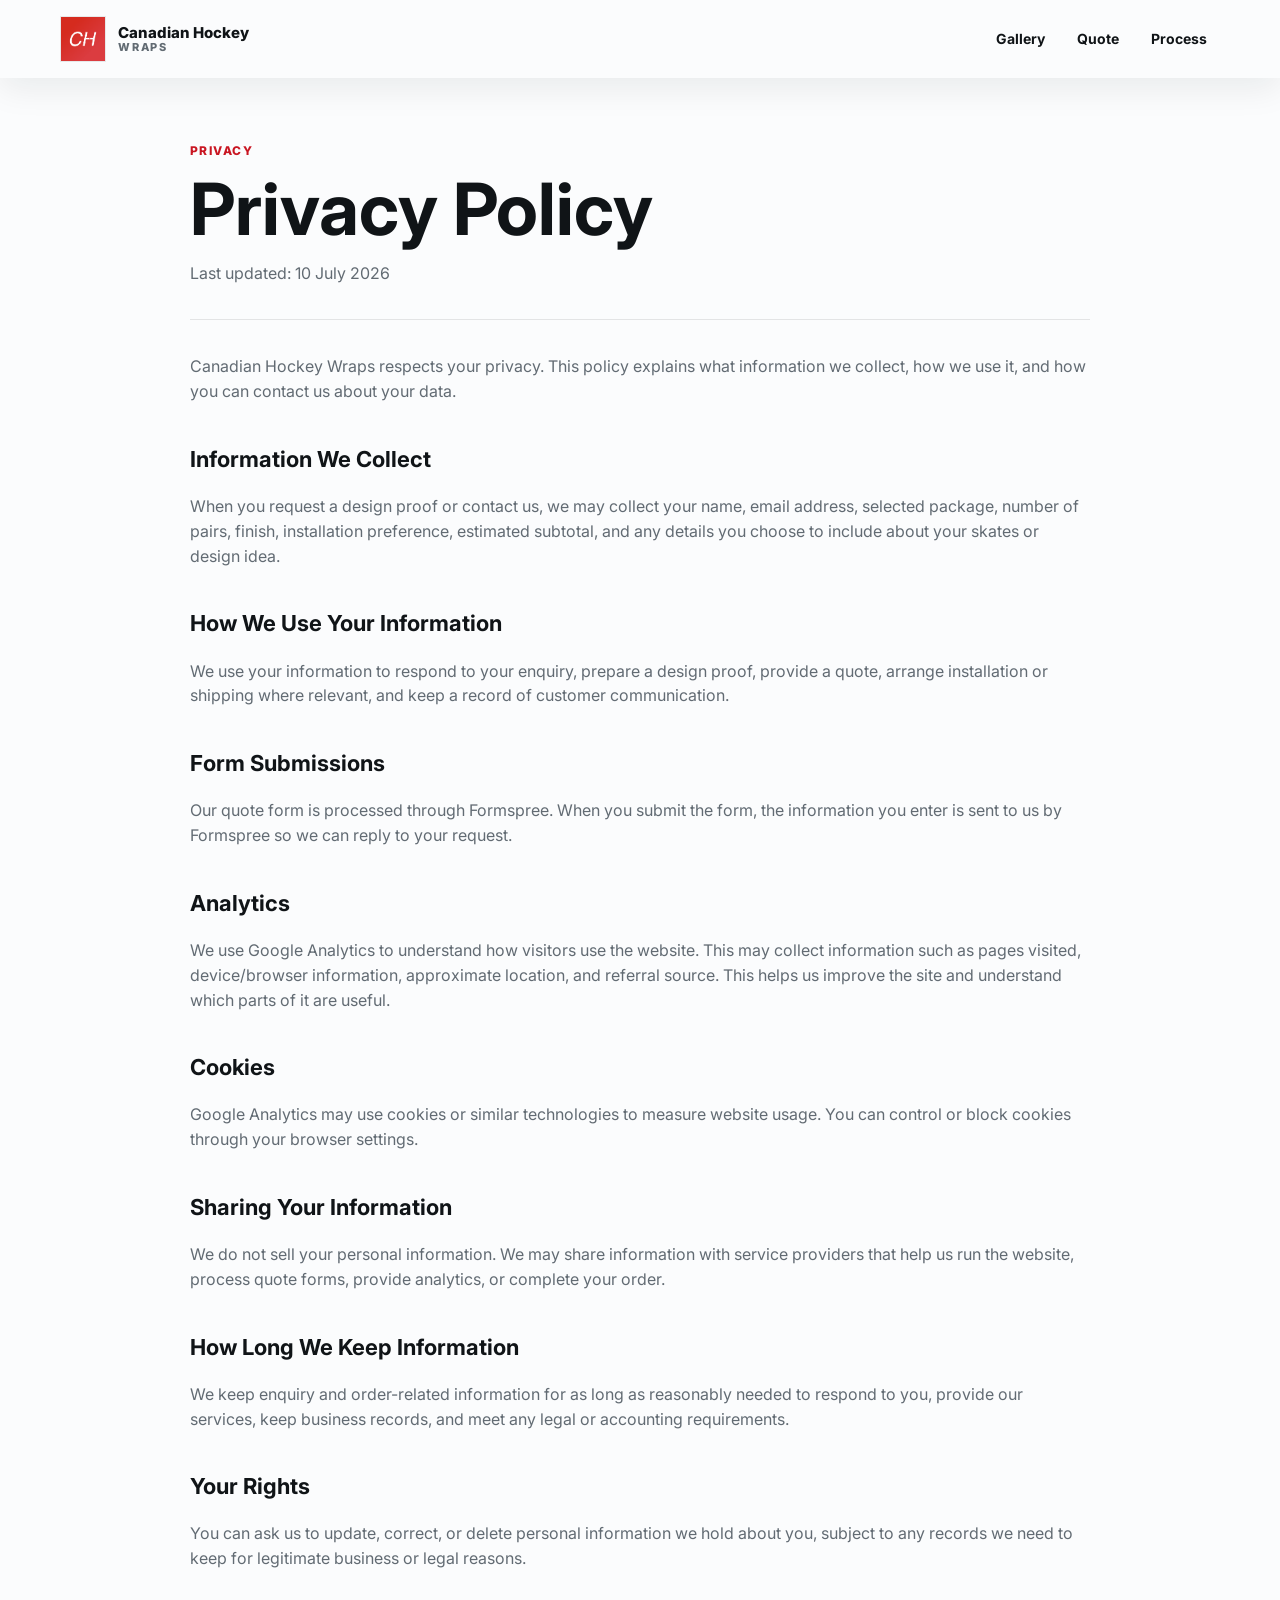
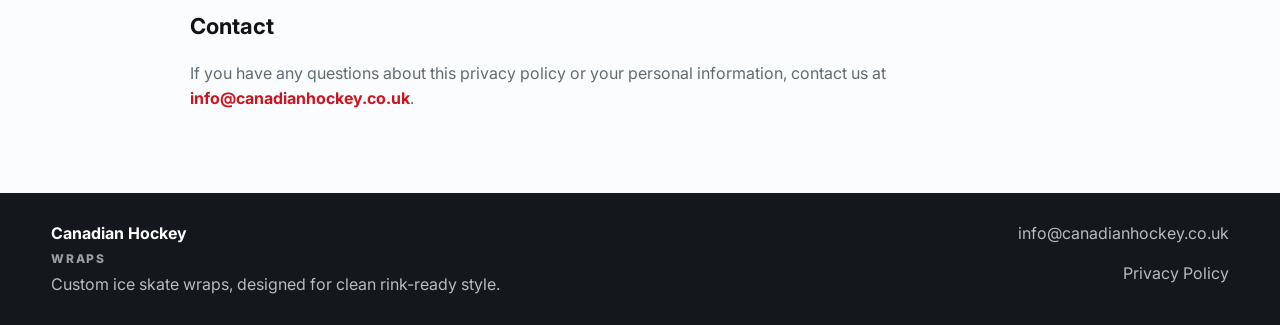
==== privacy.html @ bf48b265 "Add files via upload" ====
<!DOCTYPE html>
<html lang="en">
  <head>
    <!-- Google tag (gtag.js) -->
    <script async src="https://www.googletagmanager.com/gtag/js?id=G-CDZ405Z6BG"></script>
    <script>
      window.dataLayer = window.dataLayer || [];
      function gtag(){dataLayer.push(arguments);}
      gtag('js', new Date());

      gtag('config', 'G-CDZ405Z6BG');
    </script>
    <script type="text/javascript" charset="UTF-8" src="//cdn.cookie-script.com/s/f7b29fd24d698bcb7625a7acf35b748c.js"></script>
    <meta charset="UTF-8" />
    <meta name="viewport" content="width=device-width, initial-scale=1.0" />
    <meta
      name="description"
      content="Privacy policy for Canadian Hockey Wraps, including quote requests, analytics, and contact details."
    />
    <title>Privacy Policy | Canadian Hockey Wraps</title>
    <link rel="icon" type="image/png" sizes="64x64" href="favicon.png?v=2" />
    <link rel="shortcut icon" type="image/png" href="favicon.png?v=2" />
    <link rel="apple-touch-icon" href="assets/ch-logo.png?v=2" />
    <link rel="preconnect" href="https://fonts.googleapis.com" />
    <link rel="preconnect" href="https://fonts.gstatic.com" crossorigin />
    <link
      href="https://fonts.googleapis.com/css2?family=Inter:wght@400;500;600;700;800&display=swap"
      rel="stylesheet"
    />
    <link rel="stylesheet" href="styles.css?v=22" />
  </head>
  <body>
    <header class="site-header is-scrolled" data-header>
      <div class="site-header-inner">
        <a class="brand" href="index.html#top" aria-label="Canadian Hockey Wraps website home">
          <img class="brand-mark" src="assets/ch-logo.png" alt="" />
          <span class="brand-text">
            <span>Canadian Hockey</span>
            <small>Wraps</small>
          </span>
        </a>
        <nav class="site-nav policy-nav" aria-label="Privacy navigation">
          <a href="index.html#gallery">Gallery</a>
          <a href="index.html#quote">Quote</a>
          <a href="index.html#process">Process</a>
        </nav>
      </div>
    </header>

    <main class="policy-page">
      <section class="policy-hero">
        <p class="eyebrow">Privacy</p>
        <h1>Privacy Policy</h1>
        <p>Last updated: 10 July 2026</p>
      </section>

      <section class="policy-content" aria-label="Privacy policy">
        <p>
          Canadian Hockey Wraps respects your privacy. This policy explains what information we collect, how we use it,
          and how you can contact us about your data.
        </p>

        <h2>Information We Collect</h2>
        <p>
          When you request a design proof or contact us, we may collect your name, email address, selected package,
          number of pairs, finish, installation preference, estimated subtotal, and any details you choose to include
          about your skates or design idea.
        </p>

        <h2>How We Use Your Information</h2>
        <p>
          We use your information to respond to your enquiry, prepare a design proof, provide a quote, arrange
          installation or shipping where relevant, and keep a record of customer communication.
        </p>

        <h2>Form Submissions</h2>
        <p>
          Our quote form is processed through Formspree. When you submit the form, the information you enter is sent to
          us by Formspree so we can reply to your request.
        </p>

        <h2>Analytics</h2>
        <p>
          We use Google Analytics to understand how visitors use the website. This may collect information such as pages
          visited, device/browser information, approximate location, and referral source. This helps us improve the site
          and understand which parts of it are useful.
        </p>

        <h2>Cookies</h2>
        <p>
          Google Analytics may use cookies or similar technologies to measure website usage. You can control or block
          cookies through your browser settings.
        </p>

        <h2>Sharing Your Information</h2>
        <p>
          We do not sell your personal information. We may share information with service providers that help us run the
          website, process quote forms, provide analytics, or complete your order.
        </p>

        <h2>How Long We Keep Information</h2>
        <p>
          We keep enquiry and order-related information for as long as reasonably needed to respond to you, provide our
          services, keep business records, and meet any legal or accounting requirements.
        </p>

        <h2>Your Rights</h2>
        <p>
          You can ask us to update, correct, or delete personal information we hold about you, subject to any records we
          need to keep for legitimate business or legal reasons.
        </p>

        <h2>Contact</h2>
        <p>
          If you have any questions about this privacy policy or your personal information, contact us at
          <a href="mailto:info@canadianhockey.co.uk">info@canadianhockey.co.uk</a>.
        </p>
      </section>
    </main>

    <footer class="site-footer">
      <div>
        <strong>Canadian Hockey</strong>
        <small>Wraps</small>
        <span>Custom ice skate wraps, designed for clean rink-ready style.</span>
      </div>
      <div class="footer-links">
        <a href="mailto:info@canadianhockey.co.uk">info@canadianhockey.co.uk</a>
        <a href="privacy.html">Privacy Policy</a>
      </div>
    </footer>

    <script src="script.js?v=22"></script>
  </body>
</html>
---- styles.css ----
:root {
  --ink: #101417;
  --muted: #626b73;
  --ice: #f3f7f9;
  --frost: #fbfcfd;
  --red: #c91622;
  --red-dark: #a8111b;
  --blue: #263d52;
  --line: rgba(16, 20, 23, 0.1);
  --shadow: 0 18px 45px rgba(16, 20, 23, 0.1);
  --radius: 8px;
}

* {
  box-sizing: border-box;
}

html {
  scroll-behavior: smooth;
}

body {
  margin: 0;
  color: var(--ink);
  background: var(--frost);
  font-family: Inter, system-ui, -apple-system, BlinkMacSystemFont, "Segoe UI", sans-serif;
  line-height: 1.55;
}

body.has-lightbox {
  overflow: hidden;
}

img {
  display: block;
  max-width: 100%;
}

a {
  color: inherit;
  text-decoration: none;
}

.site-header {
  position: fixed;
  z-index: 20;
  top: 0;
  left: 0;
  right: 0;
  padding: 16px clamp(18px, 4vw, 54px);
  color: var(--ink);
  transition: background 180ms ease, box-shadow 180ms ease, color 180ms ease;
}

.site-header-inner {
  position: relative;
  display: flex;
  align-items: center;
  justify-content: space-between;
  gap: 24px;
  width: min(1160px, 100%);
  margin: 0 auto;
}

.site-header.is-scrolled,
.site-header.is-open {
  color: var(--ink);
  background: rgba(251, 252, 253, 0.92);
  box-shadow: 0 10px 34px rgba(16, 20, 23, 0.08);
  backdrop-filter: blur(14px);
}

.brand {
  display: inline-flex;
  align-items: center;
  gap: 12px;
  font-weight: 800;
  letter-spacing: 0;
}

.brand-mark {
  display: block;
  width: 46px;
  height: 46px;
  object-fit: cover;
  border: 1px solid rgba(11, 15, 20, 0.08);
}

.brand-text {
  display: grid;
  gap: 1px;
  font-size: 15px;
  line-height: 1.05;
}

.brand-text small {
  color: var(--muted);
  font-size: 11px;
  font-weight: 800;
  letter-spacing: 0.16em;
  text-transform: uppercase;
}

.site-nav {
  display: flex;
  align-items: center;
  gap: 6px;
}

.site-nav a {
  padding: 10px 13px;
  border-radius: var(--radius);
  font-size: 14px;
  font-weight: 700;
}

.site-nav a:hover {
  background: rgba(215, 25, 32, 0.12);
}

.menu-button {
  display: none;
  width: 42px;
  height: 42px;
  border: 1px solid currentColor;
  border-radius: var(--radius);
  color: inherit;
  background: transparent;
  cursor: pointer;
}

.menu-button span {
  display: block;
  width: 18px;
  height: 2px;
  margin: 4px auto;
  background: currentColor;
}

.hero {
  position: relative;
  min-height: 71vh;
  display: grid;
  align-items: center;
  overflow: hidden;
  color: var(--ink);
  background: #f5f7f8;
}

.hero-image,
.hero-overlay {
  position: absolute;
  inset: 0;
  height: 100%;
}

.hero-overlay {
  width: 100%;
}

.hero-image {
  inset: auto -7vw auto auto;
  top: 41%;
  width: min(57vw, 790px);
  height: auto;
  max-height: 70%;
  max-width: none;
  object-fit: contain;
  object-position: center;
  opacity: 0.13;
  transform: translateY(-45%);
  -webkit-mask-image: linear-gradient(90deg, transparent 0%, rgba(0, 0, 0, 0.12) 12%, #000 30%);
  mask-image: linear-gradient(90deg, transparent 0%, rgba(0, 0, 0, 0.12) 12%, #000 30%);
}

.hero-overlay {
  background:
    linear-gradient(90deg, rgba(251, 252, 253, 0.98) 0%, rgba(251, 252, 253, 0.9) 36%, rgba(251, 252, 253, 0.42) 62%, rgba(251, 252, 253, 0.04) 86%),
    linear-gradient(0deg, rgba(251, 252, 253, 0.3), rgba(251, 252, 253, 0.02) 50%);
}

.hero-content {
  position: relative;
  width: min(1160px, calc(100% - 36px));
  margin: 0 auto;
  padding-top: 104px;
  transform: translateY(-24px);
}

.eyebrow {
  margin: 0 0 12px;
  color: var(--red);
  font-size: 12px;
  font-weight: 800;
  letter-spacing: 0.12em;
  text-transform: uppercase;
}

.hero h1,
.section h2,
.quote-section h2,
.faq h2 {
  margin: 0;
  font-weight: 800;
  line-height: 1;
  letter-spacing: 0;
}

.hero h1 {
  max-width: 640px;
  font-size: clamp(48px, 7vw, 88px);
}

.hero-subtitle {
  margin: 10px 0 0;
  color: var(--red);
  font-size: clamp(24px, 3.2vw, 42px);
  font-weight: 800;
  letter-spacing: 0.14em;
  line-height: 1;
  text-transform: uppercase;
}

.hero-copy {
  max-width: 620px;
  margin: 20px 0 0;
  color: var(--muted);
  font-size: clamp(17px, 2vw, 21px);
}

.hero-actions,
.card-topline {
  display: flex;
  align-items: center;
}

.hero-actions {
  gap: 12px;
  flex-wrap: wrap;
  margin-top: 30px;
}

.button {
  display: inline-flex;
  align-items: center;
  justify-content: center;
  min-height: 44px;
  padding: 0 18px;
  border: 1px solid transparent;
  border-radius: var(--radius);
  font-weight: 700;
  cursor: pointer;
}

.button.primary {
  color: #fff;
  background: var(--red);
}

.button.primary:hover {
  background: var(--red-dark);
}

.button.secondary {
  color: var(--ink);
  border-color: rgba(16, 20, 23, 0.22);
  background: rgba(255, 255, 255, 0.42);
}

.strip {
  display: grid;
  grid-template-columns: repeat(3, 1fr);
  width: min(1160px, calc(100% - 36px));
  margin: 22px auto 0;
  border: 1px solid var(--line);
  border-radius: var(--radius);
  background: #fff;
}

.gallery-section {
  width: min(1160px, calc(100% - 36px));
  margin: 0 auto;
  padding: 84px 0 56px;
}

.gallery-heading {
  display: grid;
  grid-template-columns: minmax(0, 1fr) minmax(280px, 0.7fr);
  gap: 48px;
  align-items: end;
  margin-bottom: 30px;
}

.gallery-heading h2 {
  margin: 0;
  font-size: clamp(34px, 4.5vw, 58px);
  font-weight: 800;
  line-height: 1;
}

.gallery-heading > p {
  margin: 0;
  color: var(--muted);
  font-size: 17px;
}

.skate-gallery {
  display: grid;
  grid-template-columns: repeat(3, minmax(0, 1fr));
  gap: 16px;
}

.gallery-item {
  position: relative;
  aspect-ratio: 4 / 3;
  margin: 0;
  overflow: hidden;
  border: 1px solid var(--line);
  border-radius: var(--radius);
  background: #eef2f4;
}

.gallery-item img {
  width: 100%;
  height: 100%;
  object-fit: cover;
  transition: transform 280ms ease;
}

.gallery-item:hover img {
  transform: scale(1.025);
}

.gallery-slides {
  position: absolute;
  inset: 0;
  background: #e9eef2;
}

.gallery-slides img {
  position: absolute;
  inset: 0;
  object-fit: cover;
  opacity: 0;
  pointer-events: none;
}

.gallery-slides img.is-active {
  opacity: 1;
  pointer-events: auto;
  cursor: zoom-in;
}

.gallery-arrow {
  position: absolute;
  top: 50%;
  z-index: 2;
  display: grid;
  place-items: center;
  width: 38px;
  height: 38px;
  padding: 0;
  border: 1px solid rgba(255, 255, 255, 0.7);
  border-radius: 50%;
  color: var(--ink);
  background: rgba(255, 255, 255, 0.86);
  box-shadow: 0 8px 24px rgba(16, 20, 23, 0.16);
  font-size: 30px;
  line-height: 1;
  transform: translateY(-50%);
}

.gallery-arrow:hover,
.gallery-arrow:focus-visible {
  background: #fff;
}

.gallery-arrow-left {
  left: 12px;
}

.gallery-arrow-right {
  right: 12px;
}

.gallery-blank {
  background:
    linear-gradient(135deg, rgba(255, 255, 255, 0.84), rgba(238, 242, 244, 0.7)),
    #eef2f4;
}

.gallery-blank::before {
  content: "";
  position: absolute;
  inset: 18px;
  border: 1px dashed rgba(104, 114, 124, 0.32);
  border-radius: 8px;
}

.gallery-blank figcaption {
  display: none;
}

.gallery-item figcaption {
  position: absolute;
  right: 12px;
  bottom: 12px;
  left: 12px;
  display: flex;
  align-items: center;
  justify-content: center;
  gap: 12px;
  padding: 10px 14px;
  border-radius: 6px;
  background: rgba(255, 255, 255, 0.44);
  box-shadow: 0 8px 24px rgba(16, 20, 23, 0.04);
  backdrop-filter: blur(10px);
}

.gallery-item figcaption span {
  color: rgba(16, 20, 23, 0.72);
  font-weight: 800;
}

.gallery-item figcaption small {
  color: var(--muted);
  font-size: 12px;
  text-align: right;
}

.image-lightbox {
  position: fixed;
  inset: 0;
  z-index: 100;
  display: grid;
  place-items: center;
  padding: clamp(18px, 4vw, 52px);
  background: rgba(8, 10, 12, 0.72);
  opacity: 0;
  pointer-events: none;
  backdrop-filter: blur(18px);
  transition: opacity 180ms ease;
}

.image-lightbox.is-open {
  opacity: 1;
  pointer-events: auto;
}

.image-lightbox img {
  display: block;
  max-width: min(1120px, 100%);
  max-height: min(82vh, 840px);
  object-fit: contain;
  border-radius: var(--radius);
  box-shadow: 0 28px 80px rgba(0, 0, 0, 0.42);
}

.lightbox-close {
  position: absolute;
  top: 22px;
  right: 22px;
  display: grid;
  place-items: center;
  width: 44px;
  height: 44px;
  padding: 0;
  border: 1px solid rgba(255, 255, 255, 0.4);
  border-radius: 50%;
  color: #fff;
  background: rgba(255, 255, 255, 0.14);
  font-size: 32px;
  line-height: 1;
}

.lightbox-close:hover,
.lightbox-close:focus-visible {
  background: rgba(255, 255, 255, 0.24);
}

.lightbox-arrow {
  position: absolute;
  top: 50%;
  z-index: 2;
  display: grid;
  place-items: center;
  width: 52px;
  height: 52px;
  padding: 0;
  border: 1px solid rgba(255, 255, 255, 0.46);
  border-radius: 50%;
  color: #fff;
  background: rgba(255, 255, 255, 0.16);
  font-size: 40px;
  line-height: 1;
  transform: translateY(-50%);
}

.lightbox-arrow:hover,
.lightbox-arrow:focus-visible {
  background: rgba(255, 255, 255, 0.28);
}

.lightbox-arrow-left {
  left: clamp(16px, 3vw, 36px);
}

.lightbox-arrow-right {
  right: clamp(16px, 3vw, 36px);
}

.gallery-action {
  display: flex;
  justify-content: center;
  margin-top: 28px;
}

.strip span {
  padding: 16px 20px;
  border-right: 1px solid var(--line);
  text-align: center;
  font-weight: 700;
  color: var(--muted);
}

.section,
.quote-section,
.faq,
.wrap-grid {
  width: min(1160px, calc(100% - 36px));
  margin: 0 auto;
}

.section {
  padding: 76px 0 28px;
}

.intro {
  display: grid;
  grid-template-columns: minmax(0, 1.1fr) minmax(280px, 0.9fr);
  gap: 42px;
  align-items: end;
}

.section h2,
.quote-section h2,
.faq h2 {
  font-size: clamp(34px, 4.5vw, 58px);
}

.intro > p,
.quote-copy p {
  color: var(--muted);
  font-size: 17px;
}

.wrap-grid {
  display: grid;
  grid-template-columns: repeat(2, minmax(0, 1fr));
  gap: 14px;
}

.wrap-card {
  min-height: 235px;
  padding: 24px;
  border: 1px solid var(--line);
  border-radius: var(--radius);
  background: #fff;
  box-shadow: 0 10px 26px rgba(16, 20, 23, 0.04);
}

.card-topline {
  gap: 8px;
  min-height: 36px;
}

.swatch {
  width: 34px;
  height: 18px;
  border-radius: 999px;
  border: 1px solid rgba(10, 21, 32, 0.12);
}

.red { background: #d71920; }
.silver { background: linear-gradient(135deg, #eef3f5, #9faab2); }
.black { background: #111820; }
.blue { background: #123f6d; }
.white { background: #fff; }
.chrome { background: linear-gradient(135deg, #ffffff, #6f7d86, #edf5fb); }
.charcoal { background: #37424d; }
.gold { background: #d7a330; }

.wrap-card h3,
.steps h3 {
  margin: 22px 0 10px;
  font-size: 20px;
}

.wrap-card p,
.steps p {
  margin: 0;
  color: var(--muted);
}

.step-note {
  display: block;
  margin-top: 8px;
  color: var(--muted);
  font-size: 12px;
  font-weight: 600;
}

.wrap-card strong {
  display: block;
  margin-top: 28px;
  color: var(--ink);
  font-size: 18px;
}

.process {
  padding-bottom: 68px;
}

.section-heading {
  max-width: 720px;
}

.steps {
  display: grid;
  grid-template-columns: repeat(3, 1fr);
  gap: 14px;
  margin: 32px 0 0;
  padding: 0;
  list-style: none;
}

.steps li {
  padding: 22px;
  border: 1px solid var(--line);
  border-radius: var(--radius);
  background: #fff;
}

.steps span {
  color: var(--blue);
  font-weight: 900;
}

.quote-section {
  display: grid;
  grid-template-columns: minmax(270px, 0.75fr) minmax(320px, 1fr);
  gap: 42px;
  padding: 78px 0 58px;
  border-top: 1px solid var(--line);
}

.estimate {
  display: grid;
  gap: 4px;
  margin-top: 28px;
  padding: 22px;
  color: #fff;
  background: #14181c;
  border-radius: var(--radius);
}

.estimate span {
  color: rgba(255, 255, 255, 0.72);
}

.estimate strong {
  font-size: 36px;
}

.estimate small {
  color: rgba(255, 255, 255, 0.58);
  font-size: 12px;
}

.quote-form {
  display: grid;
  grid-template-columns: repeat(2, 1fr);
  gap: 15px;
  padding: 22px;
  border: 1px solid var(--line);
  border-radius: var(--radius);
  background: #fff;
  box-shadow: 0 16px 40px rgba(16, 20, 23, 0.08);
}

label {
  display: grid;
  gap: 8px;
  min-width: 0;
  font-size: 13px;
  font-weight: 700;
}

.input-note {
  color: var(--muted);
  font-size: 11px;
  font-weight: 500;
}

input,
select,
textarea {
  width: 100%;
  min-height: 45px;
  padding: 12px 13px;
  border: 1px solid var(--line);
  border-radius: var(--radius);
  color: var(--ink);
  background: #fff;
  font: inherit;
}

select {
  height: 48px;
  padding-right: 42px;
  line-height: 1.2;
  appearance: none;
  -webkit-appearance: none;
  background-image:
    linear-gradient(45deg, transparent 50%, var(--muted) 50%),
    linear-gradient(135deg, var(--muted) 50%, transparent 50%);
  background-position:
    calc(100% - 21px) 21px,
    calc(100% - 15px) 21px;
  background-size:
    6px 6px,
    6px 6px;
  background-repeat: no-repeat;
}

textarea {
  resize: vertical;
}

.full {
  grid-column: 1 / -1;
}

.form-message {
  grid-column: 1 / -1;
  min-height: 20px;
  margin: 0;
  color: var(--blue);
  font-weight: 700;
}

.faq {
  padding: 18px 0 76px;
}

.faq h2 {
  margin-bottom: 24px;
}

.faq-list {
  display: grid;
  gap: 10px;
}

details {
  border: 1px solid var(--line);
  border-radius: var(--radius);
  background: #fff;
}

summary {
  padding: 18px 20px;
  font-weight: 800;
  cursor: pointer;
}

details p {
  margin: 0;
  padding: 0 20px 20px;
  color: var(--muted);
}

.site-footer {
  display: flex;
  justify-content: space-between;
  gap: 20px;
  padding: 28px clamp(18px, 4vw, 54px);
  color: #fff;
  background: #14181c;
}

.site-footer div {
  display: grid;
  gap: 4px;
}

.footer-links {
  justify-items: end;
}

.site-footer small {
  color: rgba(255, 255, 255, 0.58);
  font-size: 12px;
  font-weight: 800;
  letter-spacing: 0.14em;
  text-transform: uppercase;
}

.site-footer span,
.site-footer a {
  color: rgba(255, 255, 255, 0.7);
}

.policy-page {
  width: min(900px, calc(100% - 36px));
  margin: 0 auto;
  padding: 142px 0 82px;
}

.policy-hero {
  padding-bottom: 34px;
  border-bottom: 1px solid var(--line);
}

.policy-hero h1 {
  margin: 0;
  font-size: clamp(44px, 6vw, 72px);
  line-height: 1;
}

.policy-hero p:last-child {
  margin: 16px 0 0;
  color: var(--muted);
}

.policy-content {
  display: grid;
  gap: 18px;
  padding-top: 34px;
}

.policy-content h2 {
  margin: 20px 0 0;
  font-size: 22px;
}

.policy-content p {
  margin: 0;
  color: var(--muted);
}

.policy-content a {
  color: var(--red);
  font-weight: 700;
}

@media (max-width: 860px) {
  .menu-button {
    display: block;
  }

  .site-nav {
    position: absolute;
    top: calc(100% - 4px);
    left: 0;
    right: 0;
    display: none;
    grid-template-columns: 1fr;
    padding: 10px;
    border: 1px solid var(--line);
    border-radius: var(--radius);
    background: #fff;
    box-shadow: var(--shadow);
  }

  .site-nav.is-open {
    display: grid;
  }

  .site-nav a {
    color: var(--ink);
  }

  .hero {
    min-height: 760px;
    align-items: end;
  }

  .hero-image {
    inset: 0;
    width: 100%;
    height: 100%;
    max-width: 100%;
    max-height: none;
    object-fit: cover;
    object-position: 62% top;
    opacity: 0.22;
    transform: none;
    -webkit-mask-image: none;
    mask-image: none;
  }

  .hero-overlay {
    background:
      linear-gradient(0deg, rgba(251, 252, 253, 0.98) 0%, rgba(251, 252, 253, 0.86) 42%, rgba(251, 252, 253, 0.08) 78%),
      linear-gradient(90deg, rgba(251, 252, 253, 0.72), rgba(251, 252, 253, 0.08));
  }

  .hero-content {
    margin: 0 auto;
    padding: 110px 0 36px;
    transform: none;
  }

  .strip,
  .gallery-heading,
  .intro,
  .wrap-grid,
  .steps,
  .quote-section {
    grid-template-columns: 1fr;
  }

  .skate-gallery {
    grid-template-columns: repeat(2, minmax(0, 1fr));
  }

  .strip span {
    border-right: 0;
    border-bottom: 1px solid var(--line);
  }

  .section {
    padding-top: 66px;
  }

  .quote-section {
    padding-top: 66px;
  }
}

@media (max-width: 560px) {
  .brand-text {
    max-width: 150px;
    line-height: 1.1;
  }

  .hero {
    min-height: 720px;
  }

  .hero h1 {
    font-size: 48px;
  }

  .quote-form {
    grid-template-columns: 1fr;
    padding: 18px;
  }

  .gallery-section {
    padding-top: 62px;
  }

  .skate-gallery {
    grid-template-columns: 1fr;
  }

  .gallery-blank {
    display: none;
  }

  .site-footer {
    display: grid;
  }

  .footer-links {
    justify-items: start;
  }
}
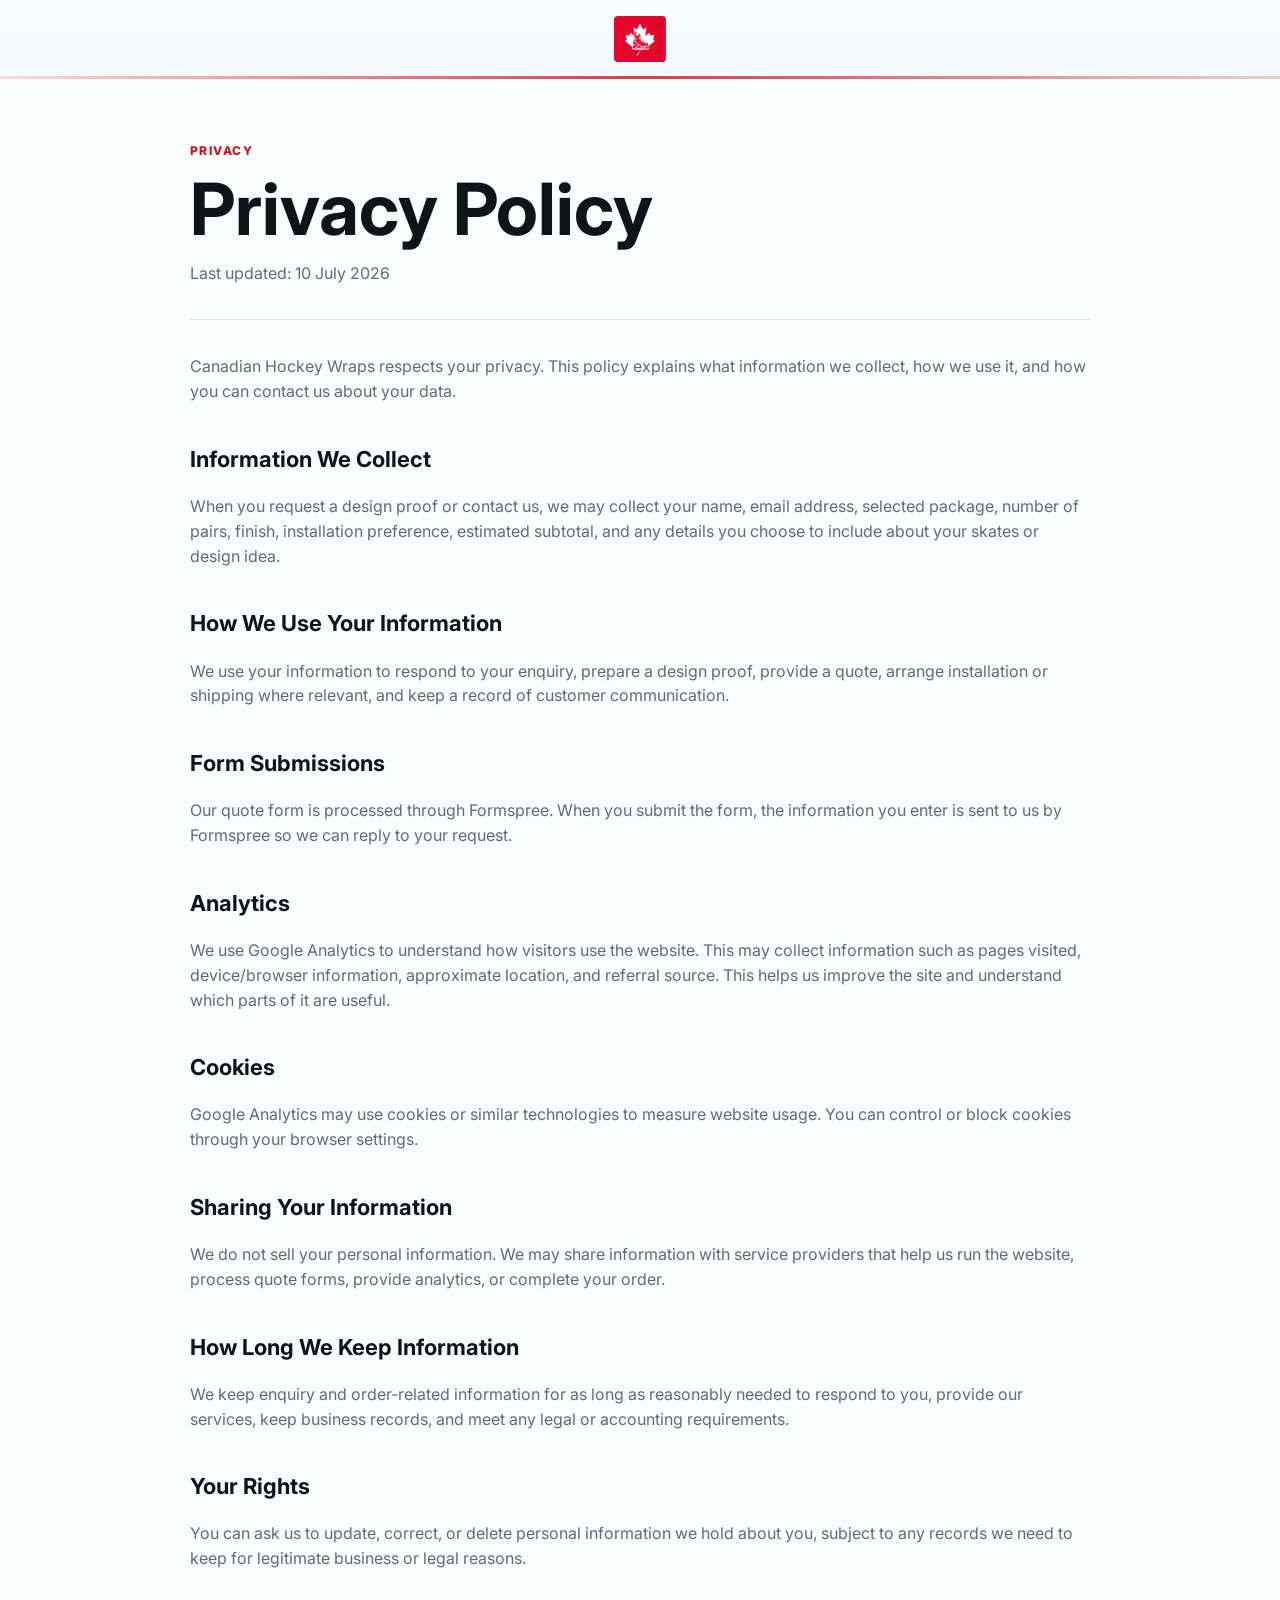
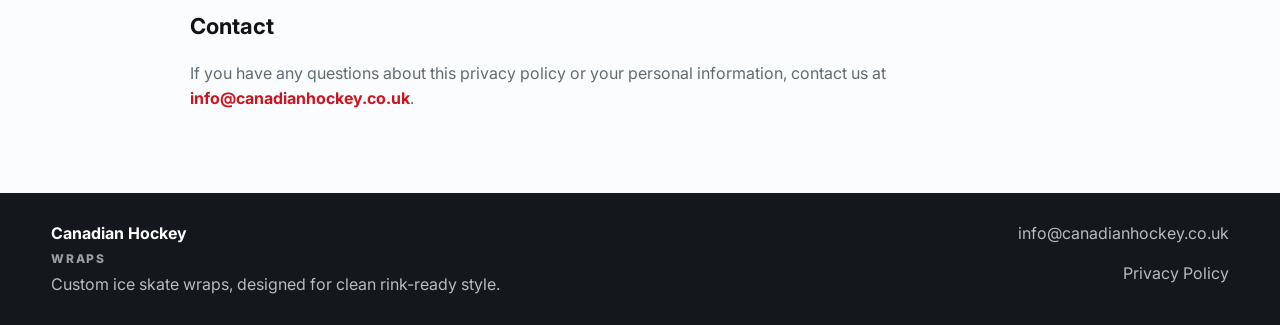
==== commit 68d99c5e: "Update_1.01" ====
--- a/privacy.html
+++ b/privacy.html
@@ -27,23 +27,14 @@
       href="https://fonts.googleapis.com/css2?family=Inter:wght@400;500;600;700;800&display=swap"
       rel="stylesheet"
     />
-    <link rel="stylesheet" href="styles.css?v=22" />
+    <link rel="stylesheet" href="styles.css?v=35" />
   </head>
   <body>
     <header class="site-header is-scrolled" data-header>
       <div class="site-header-inner">
         <a class="brand" href="index.html#top" aria-label="Canadian Hockey Wraps website home">
-          <img class="brand-mark" src="assets/ch-logo.png" alt="" />
-          <span class="brand-text">
-            <span>Canadian Hockey</span>
-            <small>Wraps</small>
-          </span>
+          <img class="brand-mark" src="assets/new-ch-logo.png" alt="Canadian Hockey" />
         </a>
-        <nav class="site-nav policy-nav" aria-label="Privacy navigation">
-          <a href="index.html#gallery">Gallery</a>
-          <a href="index.html#quote">Quote</a>
-          <a href="index.html#process">Process</a>
-        </nav>
       </div>
     </header>
 
@@ -130,6 +121,6 @@
       </div>
     </footer>
 
-    <script src="script.js?v=22"></script>
+    <script src="script.js?v=35"></script>
   </body>
 </html>
--- a/styles.css
+++ b/styles.css
@@ -49,15 +49,27 @@
   right: 0;
   padding: 16px clamp(18px, 4vw, 54px);
   color: var(--ink);
+  background: linear-gradient(180deg, rgba(248, 253, 255, 0.66), rgba(235, 247, 252, 0.48));
+  backdrop-filter: blur(18px) saturate(1.18);
+  animation: headerReveal 620ms cubic-bezier(0.2, 0.8, 0.2, 1) both;
   transition: background 180ms ease, box-shadow 180ms ease, color 180ms ease;
+}
+
+.site-header::after {
+  content: "";
+  position: absolute;
+  right: 0;
+  bottom: -1px;
+  left: 0;
+  height: 3px;
+  background: linear-gradient(90deg, rgba(255, 74, 86, 0.18), rgba(201, 22, 34, 0.82), rgba(168, 17, 27, 0.18));
 }
 
 .site-header-inner {
   position: relative;
   display: flex;
   align-items: center;
-  justify-content: space-between;
-  gap: 24px;
+  justify-content: center;
   width: min(1160px, 100%);
   margin: 0 auto;
 }
@@ -65,25 +77,127 @@
 .site-header.is-scrolled,
 .site-header.is-open {
   color: var(--ink);
-  background: rgba(251, 252, 253, 0.92);
-  box-shadow: 0 10px 34px rgba(16, 20, 23, 0.08);
-  backdrop-filter: blur(14px);
+  background: linear-gradient(180deg, rgba(248, 253, 255, 0.72), rgba(235, 247, 252, 0.56));
+  box-shadow: 0 10px 34px rgba(16, 20, 23, 0.06);
+  backdrop-filter: blur(18px) saturate(1.18);
 }
 
 .brand {
+  position: relative;
   display: inline-flex;
   align-items: center;
-  gap: 12px;
-  font-weight: 800;
+  animation: brandIntroMove 2.8s cubic-bezier(0.22, 0.9, 0.18, 1) 180ms both;
+}
+
+.brand-mark {
+  position: relative;
+  z-index: 2;
+  display: block;
+  width: 52px;
+  height: 46px;
+  object-fit: contain;
+  border: 0;
+  animation: logoIntroScale 2.8s cubic-bezier(0.22, 0.9, 0.18, 1) 180ms both;
+}
+
+.brand::after {
+  content: "Canadian Hockey";
+  position: absolute;
+  top: 50%;
+  left: calc(100% + 12px);
+  white-space: nowrap;
+  color: rgba(16, 20, 23, 0.76);
+  font-family: Baskerville, "Libre Baskerville", Georgia, serif;
+  font-size: 15px;
+  font-weight: 600;
   letter-spacing: 0;
-}
-
-.brand-mark {
-  display: block;
-  width: 46px;
-  height: 46px;
-  object-fit: cover;
-  border: 1px solid rgba(11, 15, 20, 0.08);
+  opacity: 0;
+  clip-path: inset(0 100% 0 0);
+  transform: translate(-20px, -50%);
+  animation: brandTextSwipe 2.8s cubic-bezier(0.22, 0.9, 0.18, 1) 180ms both;
+}
+
+@keyframes headerReveal {
+  from {
+    opacity: 0;
+    transform: translateY(-18px);
+  }
+
+  to {
+    opacity: 1;
+    transform: translateY(0);
+  }
+}
+
+@keyframes brandIntroMove {
+  0% {
+    opacity: 0;
+    transform: translateX(0);
+  }
+
+  12% {
+    opacity: 1;
+  }
+
+  24%,
+  68% {
+    opacity: 1;
+    transform: translateX(-92px);
+  }
+
+  100% {
+    opacity: 1;
+    transform: translateX(0);
+  }
+}
+
+@keyframes logoIntroScale {
+  0% {
+    opacity: 0;
+    transform: scale(0.86);
+  }
+
+  14%,
+  100% {
+    opacity: 1;
+    transform: scale(1);
+  }
+}
+
+@keyframes brandTextSwipe {
+  0%,
+  20% {
+    opacity: 0;
+    clip-path: inset(0 100% 0 0);
+    transform: translate(-20px, -50%);
+  }
+
+  34%,
+  58% {
+    opacity: 1;
+    clip-path: inset(0 0 0 0);
+    transform: translate(0, -50%);
+  }
+
+  76%,
+  100% {
+    opacity: 0;
+    clip-path: inset(0 100% 0 0);
+    transform: translate(-20px, -50%);
+  }
+}
+
+@media (prefers-reduced-motion: reduce) {
+  .site-header,
+  .brand,
+  .brand-mark,
+  .brand::after {
+    animation: none;
+  }
+
+  .brand::after {
+    display: none;
+  }
 }
 
 .brand-text {
@@ -148,6 +262,7 @@
 }
 
 .hero-image,
+.hero-sequence,
 .hero-overlay {
   position: absolute;
   inset: 0;
@@ -156,6 +271,7 @@
 
 .hero-overlay {
   width: 100%;
+  z-index: 1;
 }
 
 .hero-image {
@@ -173,10 +289,23 @@
   mask-image: linear-gradient(90deg, transparent 0%, rgba(0, 0, 0, 0.12) 12%, #000 30%);
 }
 
+.hero-sequence {
+  inset: auto clamp(-300px, -14vw, -120px) auto auto;
+  top: 50%;
+  width: auto;
+  height: calc(100% + 76px);
+  max-height: none;
+  opacity: 0.74;
+  pointer-events: none;
+  transform: translateY(-50%);
+  z-index: 0;
+  -webkit-mask-image: linear-gradient(90deg, transparent 0%, rgba(0, 0, 0, 0.28) 7%, rgba(0, 0, 0, 0.92) 20%, #000 32%);
+  mask-image: linear-gradient(90deg, transparent 0%, rgba(0, 0, 0, 0.28) 7%, rgba(0, 0, 0, 0.92) 20%, #000 32%);
+}
+
 .hero-overlay {
   background:
-    linear-gradient(90deg, rgba(251, 252, 253, 0.98) 0%, rgba(251, 252, 253, 0.9) 36%, rgba(251, 252, 253, 0.42) 62%, rgba(251, 252, 253, 0.04) 86%),
-    linear-gradient(0deg, rgba(251, 252, 253, 0.3), rgba(251, 252, 253, 0.02) 50%);
+    linear-gradient(90deg, #fbfcfd 0%, rgba(251, 252, 253, 0.92) 31%, rgba(251, 252, 253, 0.18) 55%, rgba(251, 252, 253, 0) 68%);
 }
 
 .hero-content {
@@ -185,6 +314,7 @@
   margin: 0 auto;
   padding-top: 104px;
   transform: translateY(-24px);
+  z-index: 2;
 }
 
 .eyebrow {
@@ -886,7 +1016,8 @@
     align-items: end;
   }
 
-  .hero-image {
+  .hero-image,
+  .hero-sequence {
     inset: 0;
     width: 100%;
     height: 100%;
@@ -900,6 +1031,10 @@
     mask-image: none;
   }
 
+  .hero-sequence {
+    opacity: 0.28;
+  }
+
   .hero-overlay {
     background:
       linear-gradient(0deg, rgba(251, 252, 253, 0.98) 0%, rgba(251, 252, 253, 0.86) 42%, rgba(251, 252, 253, 0.08) 78%),
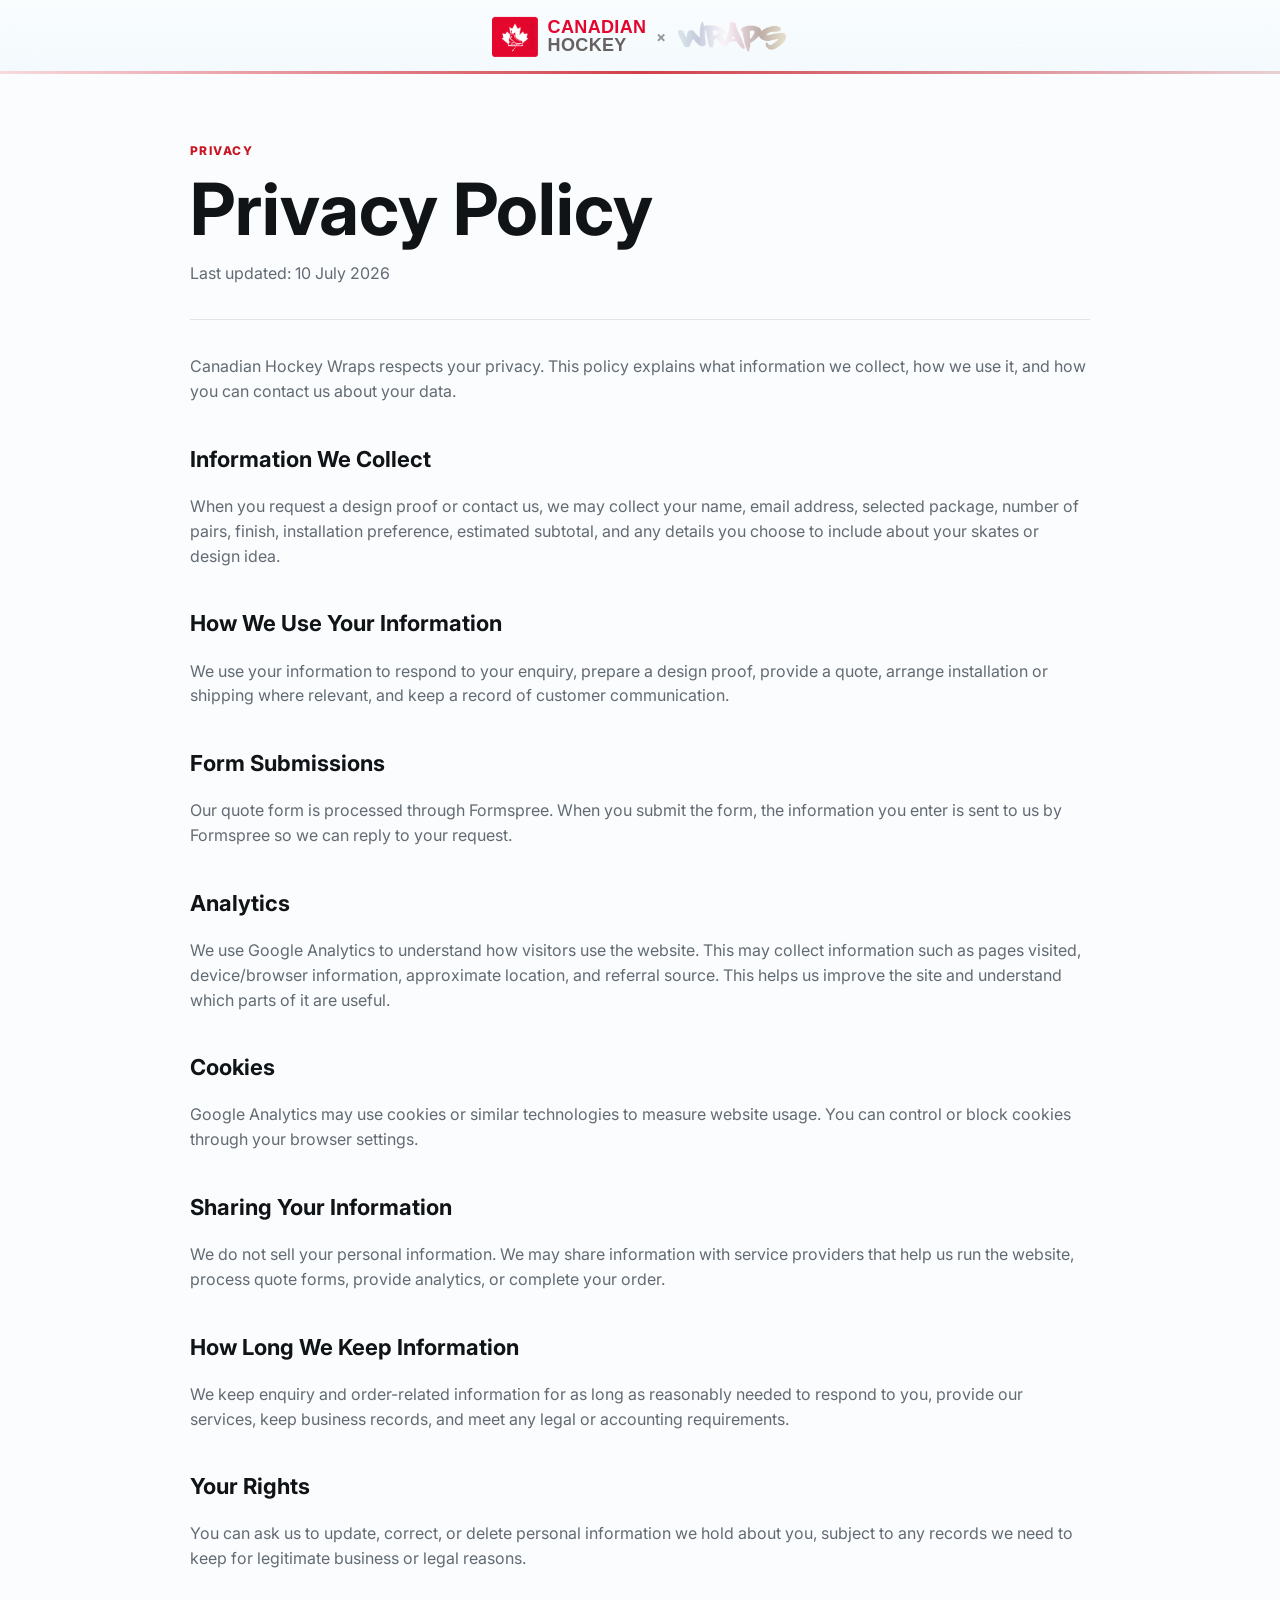
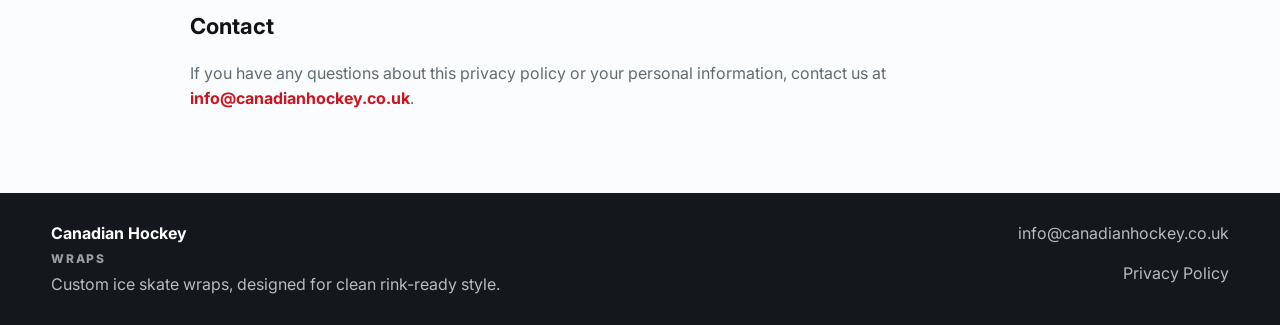
==== commit 2db2558f: "Add files via upload" ====
--- a/privacy.html
+++ b/privacy.html
@@ -18,22 +18,28 @@
       content="Privacy policy for Canadian Hockey Wraps, including quote requests, analytics, and contact details."
     />
     <title>Privacy Policy | Canadian Hockey Wraps</title>
-    <link rel="icon" type="image/png" sizes="64x64" href="favicon.png?v=2" />
-    <link rel="shortcut icon" type="image/png" href="favicon.png?v=2" />
-    <link rel="apple-touch-icon" href="assets/ch-logo.png?v=2" />
+    <link rel="icon" type="image/png" sizes="256x256" href="favicon.png?v=3" />
+    <link rel="shortcut icon" type="image/png" href="favicon.png?v=3" />
+    <link rel="apple-touch-icon" href="assets/new-ch-logo.png?v=3" />
     <link rel="preconnect" href="https://fonts.googleapis.com" />
     <link rel="preconnect" href="https://fonts.gstatic.com" crossorigin />
     <link
       href="https://fonts.googleapis.com/css2?family=Inter:wght@400;500;600;700;800&display=swap"
       rel="stylesheet"
     />
-    <link rel="stylesheet" href="styles.css?v=35" />
+    <link rel="stylesheet" href="styles.css?v=83" />
   </head>
   <body>
     <header class="site-header is-scrolled" data-header>
       <div class="site-header-inner">
         <a class="brand" href="index.html#top" aria-label="Canadian Hockey Wraps website home">
           <img class="brand-mark" src="assets/new-ch-logo.png" alt="Canadian Hockey" />
+          <span class="brand-wordmark" aria-hidden="true">
+            <span class="brand-word brand-word-canadian">Canadian</span>
+            <span class="brand-word brand-word-hockey">Hockey</span>
+          </span>
+          <span class="brand-collab-mark" aria-hidden="true">×</span>
+          <img class="brand-wraps-mark" src="assets/wraps-logo.png?v=6" alt="Wraps" />
         </a>
       </div>
     </header>
@@ -121,6 +127,6 @@
       </div>
     </footer>
 
-    <script src="script.js?v=35"></script>
+    <script src="script.js?v=83"></script>
   </body>
 </html>
--- a/styles.css
+++ b/styles.css
@@ -29,6 +29,54 @@
 
 body.has-lightbox {
   overflow: hidden;
+}
+
+.site-loader {
+  position: fixed;
+  inset: 0;
+  z-index: 10000;
+  display: grid;
+  place-items: center;
+  padding: 24px;
+  background:
+    radial-gradient(circle at 50% 38%, rgba(227, 7, 46, 0.08), transparent 30%),
+    linear-gradient(180deg, #ffffff 0%, #f3f8fa 100%);
+  opacity: 1;
+  visibility: visible;
+  transition: opacity 540ms ease, visibility 540ms ease;
+}
+
+.site-loader.is-hidden {
+  opacity: 0;
+  visibility: hidden;
+  pointer-events: none;
+}
+
+.loader-brand {
+  gap: 20px;
+  padding: 18px 22px;
+  border-radius: 18px;
+  background: rgba(255, 255, 255, 0.62);
+  box-shadow: 0 22px 70px rgba(16, 20, 23, 0.08);
+  backdrop-filter: blur(18px) saturate(1.1);
+}
+
+.loader-brand .brand-mark {
+  width: 58px;
+  height: 52px;
+}
+
+.loader-brand .brand-wordmark {
+  font-size: clamp(15px, 2.35vw, 24px);
+}
+
+.loader-brand .brand-collab-mark {
+  font-size: clamp(17px, 1.8vw, 22px);
+}
+
+.loader-brand .brand-wraps-mark {
+  width: clamp(106px, 16vw, 176px);
+  height: 50px;
 }
 
 img {
@@ -86,35 +134,66 @@
   position: relative;
   display: inline-flex;
   align-items: center;
-  animation: brandIntroMove 2.8s cubic-bezier(0.22, 0.9, 0.18, 1) 180ms both;
+  gap: 10px;
+  animation: brandSettleLeft 1200ms cubic-bezier(0.22, 0.9, 0.18, 1) 260ms both;
 }
 
 .brand-mark {
   position: relative;
   z-index: 2;
   display: block;
-  width: 52px;
-  height: 46px;
+  width: 46px;
+  height: 41px;
   object-fit: contain;
   border: 0;
-  animation: logoIntroScale 2.8s cubic-bezier(0.22, 0.9, 0.18, 1) 180ms both;
+  animation: logoDropIn 780ms cubic-bezier(0.22, 0.9, 0.18, 1) 120ms both;
 }
 
 .brand::after {
-  content: "Canadian Hockey";
-  position: absolute;
-  top: 50%;
-  left: calc(100% + 12px);
-  white-space: nowrap;
-  color: rgba(16, 20, 23, 0.76);
-  font-family: Baskerville, "Libre Baskerville", Georgia, serif;
+  content: none;
+}
+
+.brand-wordmark {
+  display: grid;
+  gap: 3px;
+  font-family: "Bridgends Expanded", "Brigends Expanded", "Arial Black", Impact, sans-serif;
+  font-size: clamp(14px, 1.45vw, 18px);
+  font-stretch: expanded;
+  font-weight: 900;
+  letter-spacing: 0.02em;
+  line-height: 0.86;
+  text-transform: uppercase;
+  animation: wordmarkReveal 760ms ease 820ms both;
+}
+
+.brand-word {
+  display: block;
+}
+
+.brand-word-canadian {
+  color: #e3072e;
+}
+
+.brand-word-hockey {
+  color: #676261;
+}
+
+.brand-collab-mark {
+  color: rgba(16, 20, 23, 0.42);
   font-size: 15px;
-  font-weight: 600;
-  letter-spacing: 0;
-  opacity: 0;
-  clip-path: inset(0 100% 0 0);
-  transform: translate(-20px, -50%);
-  animation: brandTextSwipe 2.8s cubic-bezier(0.22, 0.9, 0.18, 1) 180ms both;
+  font-weight: 700;
+  line-height: 1;
+  animation: wordmarkReveal 760ms ease 940ms both;
+}
+
+.brand-wraps-mark {
+  display: block;
+  width: clamp(78px, 9vw, 112px);
+  height: 34px;
+  object-fit: contain;
+  object-position: left center;
+  border-radius: 4px;
+  animation: wordmarkReveal 760ms ease 1040ms both;
 }
 
 @keyframes headerReveal {
@@ -151,16 +230,41 @@
   }
 }
 
-@keyframes logoIntroScale {
+@keyframes brandSettleLeft {
+  0%,
+  44% {
+    transform: translateX(58px);
+  }
+
+  100% {
+    transform: translateX(0);
+  }
+}
+
+@keyframes logoDropIn {
   0% {
     opacity: 0;
-    transform: scale(0.86);
-  }
-
-  14%,
+    transform: translateY(-18px) scale(0.9);
+  }
+
+  70%,
   100% {
     opacity: 1;
-    transform: scale(1);
+    transform: translateY(0) scale(1);
+  }
+}
+
+@keyframes wordmarkReveal {
+  from {
+    opacity: 0;
+    clip-path: inset(0 100% 0 0);
+    transform: translateX(-10px);
+  }
+
+  to {
+    opacity: 1;
+    clip-path: inset(0 0 0 0);
+    transform: translateX(0);
   }
 }
 
@@ -187,11 +291,32 @@
   }
 }
 
+@keyframes heroSequenceFade {
+  from {
+    opacity: 0;
+  }
+}
+
+@keyframes scrollCueBounce {
+  0%,
+  100% {
+    transform: translateY(0);
+  }
+
+  50% {
+    transform: translateY(8px);
+  }
+}
+
 @media (prefers-reduced-motion: reduce) {
   .site-header,
   .brand,
   .brand-mark,
-  .brand::after {
+  .brand-wordmark,
+  .brand-collab-mark,
+  .brand-wraps-mark,
+  .brand::after,
+  .hero-sequence {
     animation: none;
   }
 
@@ -298,9 +423,15 @@
   opacity: 0.74;
   pointer-events: none;
   transform: translateY(-50%);
+  will-change: opacity;
   z-index: 0;
   -webkit-mask-image: linear-gradient(90deg, transparent 0%, rgba(0, 0, 0, 0.28) 7%, rgba(0, 0, 0, 0.92) 20%, #000 32%);
   mask-image: linear-gradient(90deg, transparent 0%, rgba(0, 0, 0, 0.28) 7%, rgba(0, 0, 0, 0.92) 20%, #000 32%);
+  animation: heroSequenceFade 1600ms ease 220ms both;
+}
+
+.hero-scroll-cue {
+  display: none;
 }
 
 .hero-overlay {
@@ -533,29 +664,33 @@
 
 .gallery-item figcaption {
   position: absolute;
-  right: 12px;
-  bottom: 12px;
-  left: 12px;
+  right: auto;
+  bottom: 10px;
+  left: 10px;
   display: flex;
-  align-items: center;
-  justify-content: center;
-  gap: 12px;
-  padding: 10px 14px;
-  border-radius: 6px;
-  background: rgba(255, 255, 255, 0.44);
-  box-shadow: 0 8px 24px rgba(16, 20, 23, 0.04);
-  backdrop-filter: blur(10px);
+  max-width: calc(100% - 20px);
+  align-items: baseline;
+  justify-content: flex-start;
+  gap: 6px;
+  padding: 6px 8px;
+  border: 1px solid rgba(255, 255, 255, 0.16);
+  border-radius: 5px;
+  background: rgba(251, 252, 253, 0.28);
+  box-shadow: none;
+  backdrop-filter: blur(8px);
 }
 
 .gallery-item figcaption span {
-  color: rgba(16, 20, 23, 0.72);
-  font-weight: 800;
+  color: rgba(16, 20, 23, 0.58);
+  font-size: 12px;
+  font-weight: 700;
 }
 
 .gallery-item figcaption small {
-  color: var(--muted);
-  font-size: 12px;
-  text-align: right;
+  color: rgba(16, 20, 23, 0.58);
+  font-size: 11px;
+  font-weight: 600;
+  text-align: left;
 }
 
 .image-lightbox {
@@ -985,6 +1120,42 @@
 }
 
 @media (max-width: 860px) {
+  .brand {
+    gap: 13px;
+  }
+
+  .brand-wordmark {
+    font-size: clamp(15px, 2.5vw, 22px);
+  }
+
+  .brand-collab-mark {
+    font-size: 18px;
+  }
+
+  .brand-wraps-mark {
+    width: clamp(92px, 15vw, 146px);
+    height: 44px;
+  }
+
+  .loader-brand {
+    gap: 13px;
+    padding: 16px 18px;
+  }
+
+  .loader-brand .brand-mark {
+    width: 50px;
+    height: 45px;
+  }
+
+  .loader-brand .brand-wordmark {
+    font-size: clamp(14px, 4.1vw, 20px);
+  }
+
+  .loader-brand .brand-wraps-mark {
+    width: clamp(96px, 24vw, 138px);
+    height: 42px;
+  }
+
   .menu-button {
     display: block;
   }
@@ -1012,12 +1183,14 @@
   }
 
   .hero {
-    min-height: 760px;
-    align-items: end;
-  }
-
-  .hero-image,
-  .hero-sequence {
+    display: block;
+    min-height: auto;
+    padding-top: 0;
+    align-items: initial;
+    overflow: visible;
+  }
+
+  .hero-image {
     inset: 0;
     width: 100%;
     height: 100%;
@@ -1032,19 +1205,63 @@
   }
 
   .hero-sequence {
-    opacity: 0.28;
+    position: sticky;
+    inset: auto;
+    top: 0;
+    display: block;
+    width: 100%;
+    height: 100svh;
+    max-width: none;
+    max-height: none;
+    margin: 0 auto;
+    opacity: 1;
+    transform: none;
+    will-change: opacity;
+    -webkit-mask-image: none;
+    mask-image: none;
+  }
+
+  .hero-scroll-cue {
+    position: sticky;
+    top: calc(100svh - 96px);
+    z-index: 3;
+    display: flex;
+    height: 0;
+    margin-top: -92px;
+    align-items: center;
+    justify-content: center;
+    flex-direction: column;
+    gap: 8px;
+    color: rgba(251, 252, 253, 0.92);
+    font-size: 12px;
+    font-weight: 800;
+    letter-spacing: 0.12em;
+    pointer-events: none;
+    text-transform: uppercase;
+    text-shadow: 0 2px 18px rgba(0, 0, 0, 0.42);
+    animation: heroSequenceFade 1800ms ease 680ms both;
+    transition: opacity 180ms ease;
+  }
+
+  .hero-scroll-arrow {
+    display: inline-block;
+    font-size: 20px;
+    line-height: 1;
+    animation: scrollCueBounce 1200ms ease-in-out infinite;
   }
 
   .hero-overlay {
-    background:
-      linear-gradient(0deg, rgba(251, 252, 253, 0.98) 0%, rgba(251, 252, 253, 0.86) 42%, rgba(251, 252, 253, 0.08) 78%),
-      linear-gradient(90deg, rgba(251, 252, 253, 0.72), rgba(251, 252, 253, 0.08));
+    display: none;
   }
 
   .hero-content {
-    margin: 0 auto;
-    padding: 110px 0 36px;
+    width: 100%;
+    margin: 166svh 0 0;
+    padding: 42px 18px 72px;
     transform: none;
+    border-radius: 22px 22px 0 0;
+    background: linear-gradient(180deg, rgba(251, 252, 253, 0.96), #fbfcfd 34%);
+    box-shadow: 0 -18px 42px rgba(16, 20, 23, 0.08);
   }
 
   .strip,
@@ -1081,7 +1298,14 @@
   }
 
   .hero {
-    min-height: 720px;
+    min-height: auto;
+    padding-top: 0;
+  }
+
+  .hero-sequence {
+    top: 0;
+    width: 100%;
+    height: 100svh;
   }
 
   .hero h1 {
